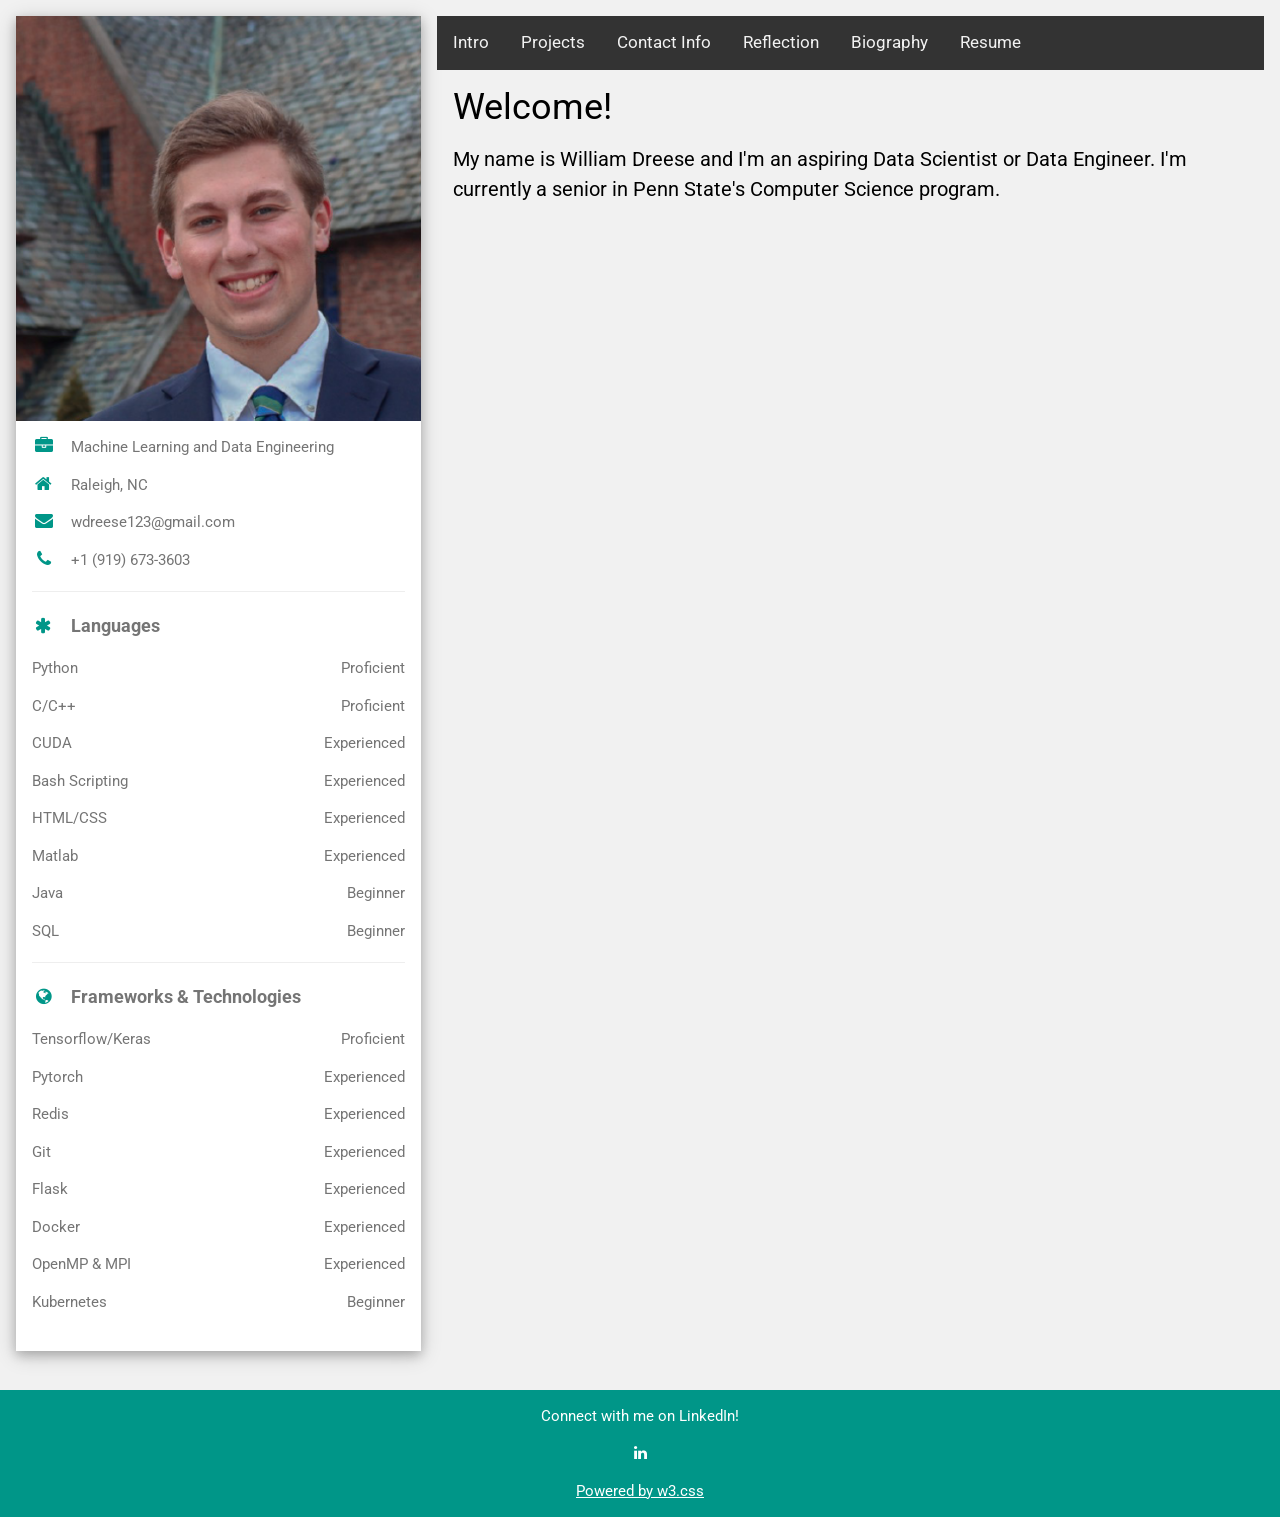
==== index.html @ 8479b344 "more" ====
<!DOCTYPE html>
<html>
<title>William Dreese Portfolio</title>
<meta charset="UTF-8">
<meta name="viewport" content="width=device-width, initial-scale=1">
<link rel="stylesheet" href="https://www.w3schools.com/w3css/4/w3.css">
<link rel='stylesheet' href='https://fonts.googleapis.com/css?family=Roboto'>
<link rel="stylesheet" href="https://cdnjs.cloudflare.com/ajax/libs/font-awesome/4.7.0/css/font-awesome.min.css">
<style>
	html,body,h1,h2,h3,h4,h5,h6 {font-family: "Roboto", sans-serif}
	.topnav {background-color: #333; overflow: hidden;}
	.topnav a {float: left; color: #f2f2f2; text-align: center; padding: 14px 16px; text-decoration: none; font-size: 17px;}
	.topnav a:hover {background-color: #ddd; color: black;}
	.topnav a.active {background-color: #4CAF50; color: white;}
</style>
<body class="w3-light-grey">

<!-- Page Container -->
<div class="w3-content w3-margin-top" style="max-width:1400px;">

  <!-- The Grid -->
  <div class="w3-row-padding">
  
    <!-- Left Column -->
    <div class="w3-third">
    
      <div class="w3-white w3-text-grey w3-card-4">
        <div class="w3-display-container">
          <img src="/images/headshot.png" style="width:100%" alt="Avatar">
        </div>
        <div class="w3-container">
          <p><i class="fa fa-briefcase fa-fw w3-margin-right w3-large w3-text-teal"></i>Machine Learning and Data Engineering</p>
          <p><i class="fa fa-home fa-fw w3-margin-right w3-large w3-text-teal"></i>Raleigh, NC</p>
          <p><i class="fa fa-envelope fa-fw w3-margin-right w3-large w3-text-teal"></i>wdreese123@gmail.com</p>
          <p><i class="fa fa-phone fa-fw w3-margin-right w3-large w3-text-teal"></i>+1 (919) 673-3603</p>
          <hr>

          <p class="w3-large"><b><i class="fa fa-asterisk fa-fw w3-margin-right w3-text-teal"></i>Languages</b></p>
          <p style="text-align:left;">Python<span style="float:right;">Proficient</p>
          <p style="text-align:left;">C/C++<span style="float:right;">Proficient</p>
          <p style="text-align:left;">CUDA<span style="float:right;">Experienced</p>
          <p style="text-align:left;">Bash Scripting<span style="float:right;">Experienced</p>
          <p style="text-align:left;">HTML/CSS<span style="float:right;">Experienced</p>
          <p style="text-align:left;">Matlab<span style="float:right;">Experienced</p>
          <p style="text-align:left;">Java<span style="float:right;">Beginner</p>
          <p style="text-align:left;">SQL<span style="float:right;">Beginner</p>
          <hr>

          <p class="w3-large w3-text-theme"><b><i class="fa fa-globe fa-fw w3-margin-right w3-text-teal"></i>Frameworks & Technologies</b></p>
          <p style="text-align:left;">Tensorflow/Keras<span style="float:right;">Proficient</p>
          <p style="text-align:left;">Pytorch<span style="float:right;">Experienced</p>
          <p style="text-align:left;">Redis<span style="float:right;">Experienced</p>
          <p style="text-align:left;">Git<span style="float:right;">Experienced</p>
          <p style="text-align:left;">Flask<span style="float:right;">Experienced</p>
          <p style="text-align:left;">Docker<span style="float:right;">Experienced</p>
          <p style="text-align:left;">OpenMP & MPI<span style="float:right;">Experienced</p>
          <p style="text-align:left;">Kubernetes<span style="float:right;">Beginner</p>
          <br>
        </div>
      </div><br>

    <!-- End Left Column -->
    </div>

    <!-- Right Column -->
    <div class="w3-twothird">
			<div class="topnav">
				<a href='index.html'>Intro</a>
				<a href='projects.html'>Projects</a>
				<a href='contact.html'>Contact Info</a>
				<a href='reflection.html'>Reflection</a>
				<a href='bio.html'>Biography</a>
				<a href='resume.html'>Resume</a>
			</div>
			<div class="w3-container">
				<h1>Welcome!</h1>
				<h4>My name is William Dreese and I'm an aspiring Data Scientist or Data Engineer. I'm currently a senior in Penn State's Computer Science program.</h4>
			</div>
    </div>
    
  <!-- End Grid -->
  </div>
  
  <!-- End Page Container -->
</div>

<footer class="w3-container w3-teal w3-center w3-margin-top">
  <p>Connect with me on LinkedIn!</p>
  <i class="fa fa-linkedin w3-hover-opacity"><a href="https://www.linkedin.com/in/william-d-213254105/"></i>
  <p>Powered by <a href="https://www.w3schools.com/w3css/default.asp" target="_blank">w3.css</a></p>
</footer>

</body>
</html>
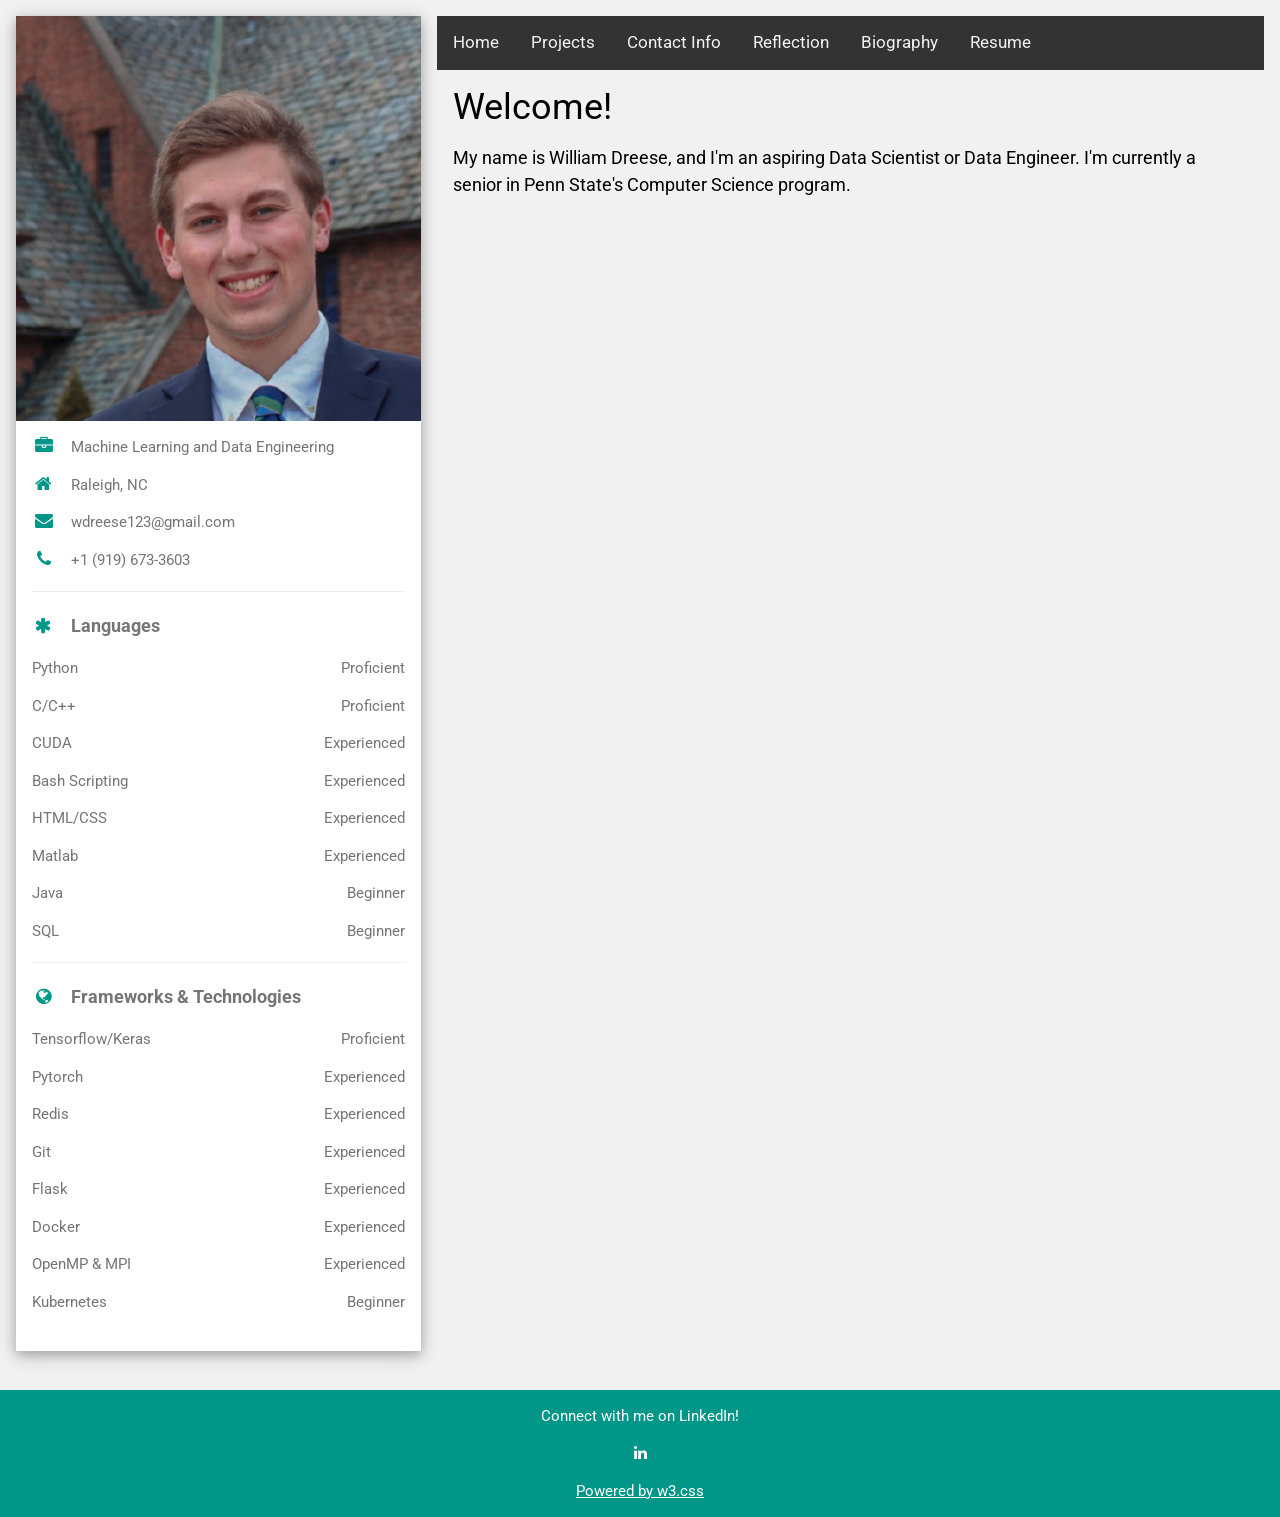
==== commit 109339ca: "new" ====
--- a/index.html
+++ b/index.html
@@ -65,7 +65,7 @@
     <!-- Right Column -->
     <div class="w3-twothird">
 			<div class="topnav">
-				<a href='index.html'>Intro</a>
+				<a href='index.html'>Home</a>
 				<a href='projects.html'>Projects</a>
 				<a href='contact.html'>Contact Info</a>
 				<a href='reflection.html'>Reflection</a>
@@ -74,7 +74,7 @@
 			</div>
 			<div class="w3-container">
 				<h1>Welcome!</h1>
-				<h4>My name is William Dreese and I'm an aspiring Data Scientist or Data Engineer. I'm currently a senior in Penn State's Computer Science program.</h4>
+				<h5>My name is William Dreese, and I'm an aspiring Data Scientist or Data Engineer. I'm currently a senior in Penn State's Computer Science program.</h5>
 			</div>
     </div>
     
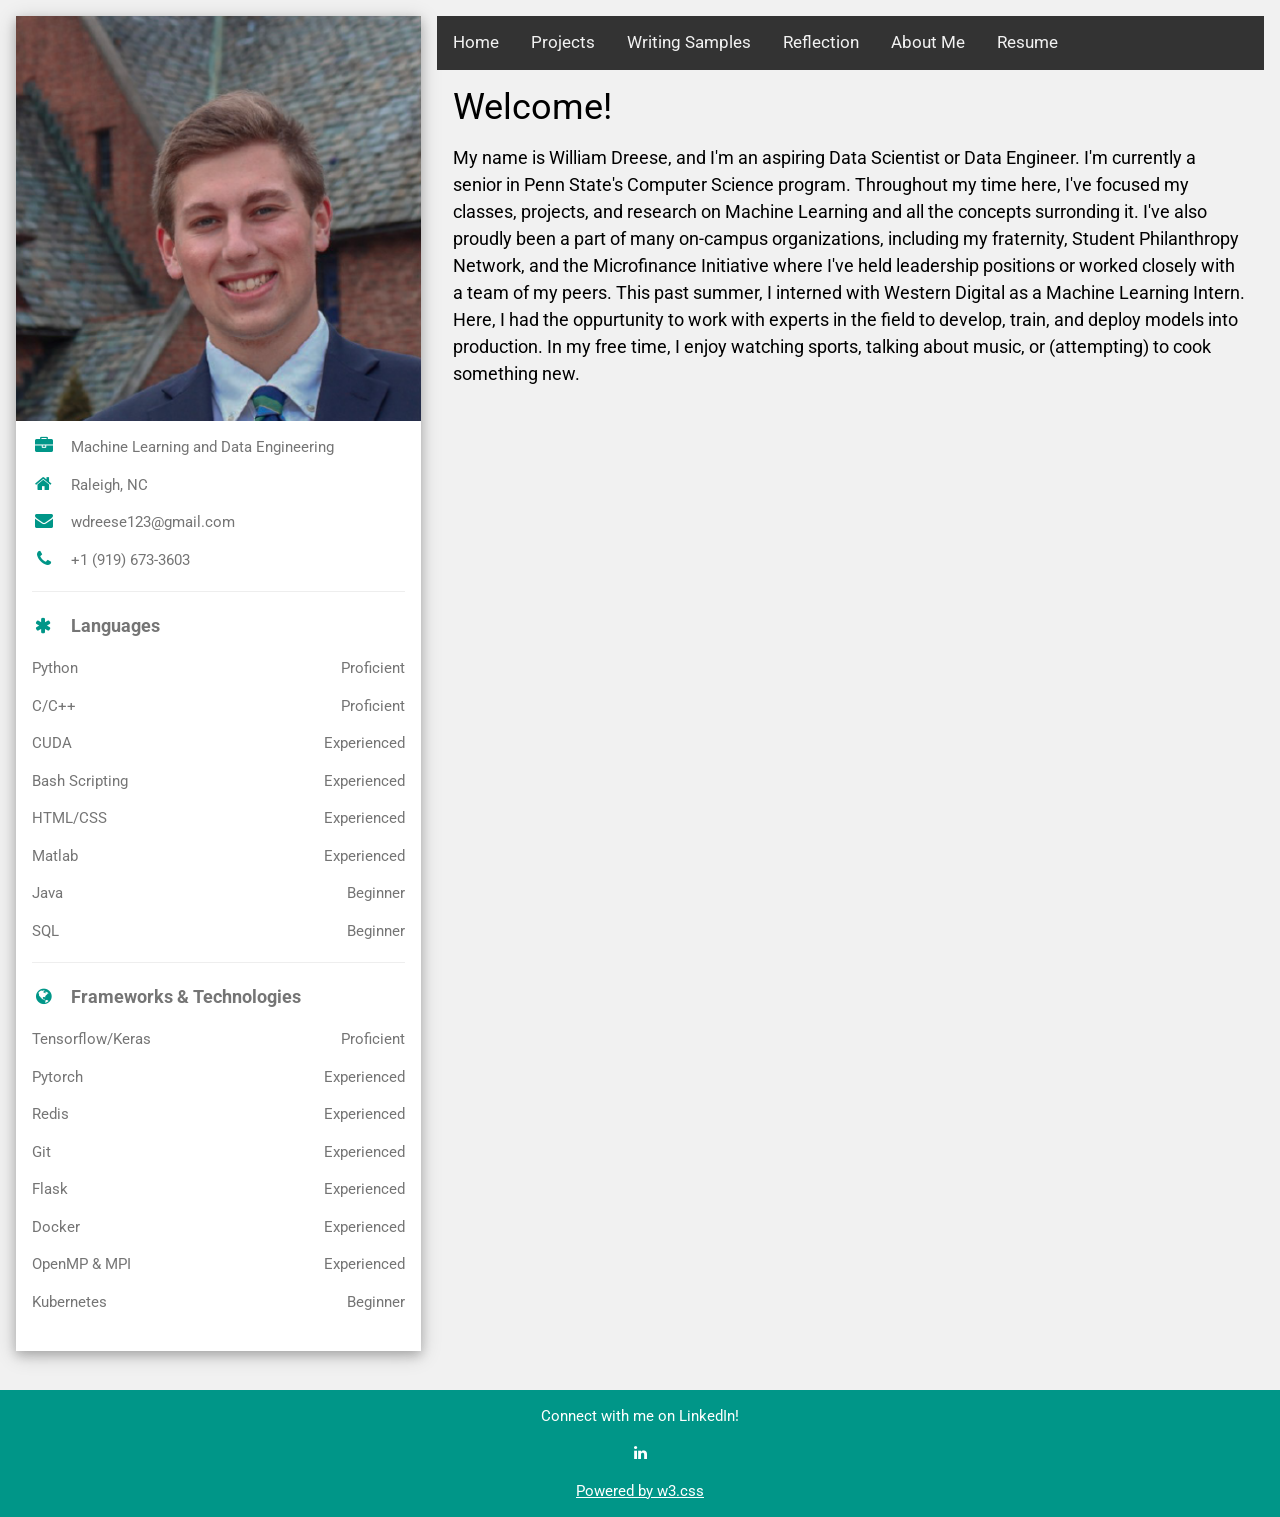
==== commit 89df05a9: "more" ====
--- a/index.html
+++ b/index.html
@@ -67,14 +67,14 @@
 			<div class="topnav">
 				<a href='index.html'>Home</a>
 				<a href='projects.html'>Projects</a>
-				<a href='contact.html'>Contact Info</a>
+				<a href='contact.html'>Writing Samples</a>
 				<a href='reflection.html'>Reflection</a>
-				<a href='bio.html'>Biography</a>
+				<a href='bio.html'>About Me</a>
 				<a href='resume.html'>Resume</a>
 			</div>
 			<div class="w3-container">
 				<h1>Welcome!</h1>
-				<h5>My name is William Dreese, and I'm an aspiring Data Scientist or Data Engineer. I'm currently a senior in Penn State's Computer Science program.</h5>
+				<h5>My name is William Dreese, and I'm an aspiring Data Scientist or Data Engineer. I'm currently a senior in Penn State's Computer Science program. Throughout my time here, I've focused my classes, projects, and research on Machine Learning and all the concepts surronding it. I've also proudly been a part of many on-campus organizations, including my fraternity, Student Philanthropy Network, and the Microfinance Initiative where I've held leadership positions or worked closely with a team of my peers. This past summer, I interned with Western Digital as a Machine Learning Intern. Here, I had the oppurtunity to work with experts in the field to develop, train, and deploy models into production. In my free time, I enjoy watching sports, talking about music, or (attempting) to cook something new. </h5> 
 			</div>
     </div>
     
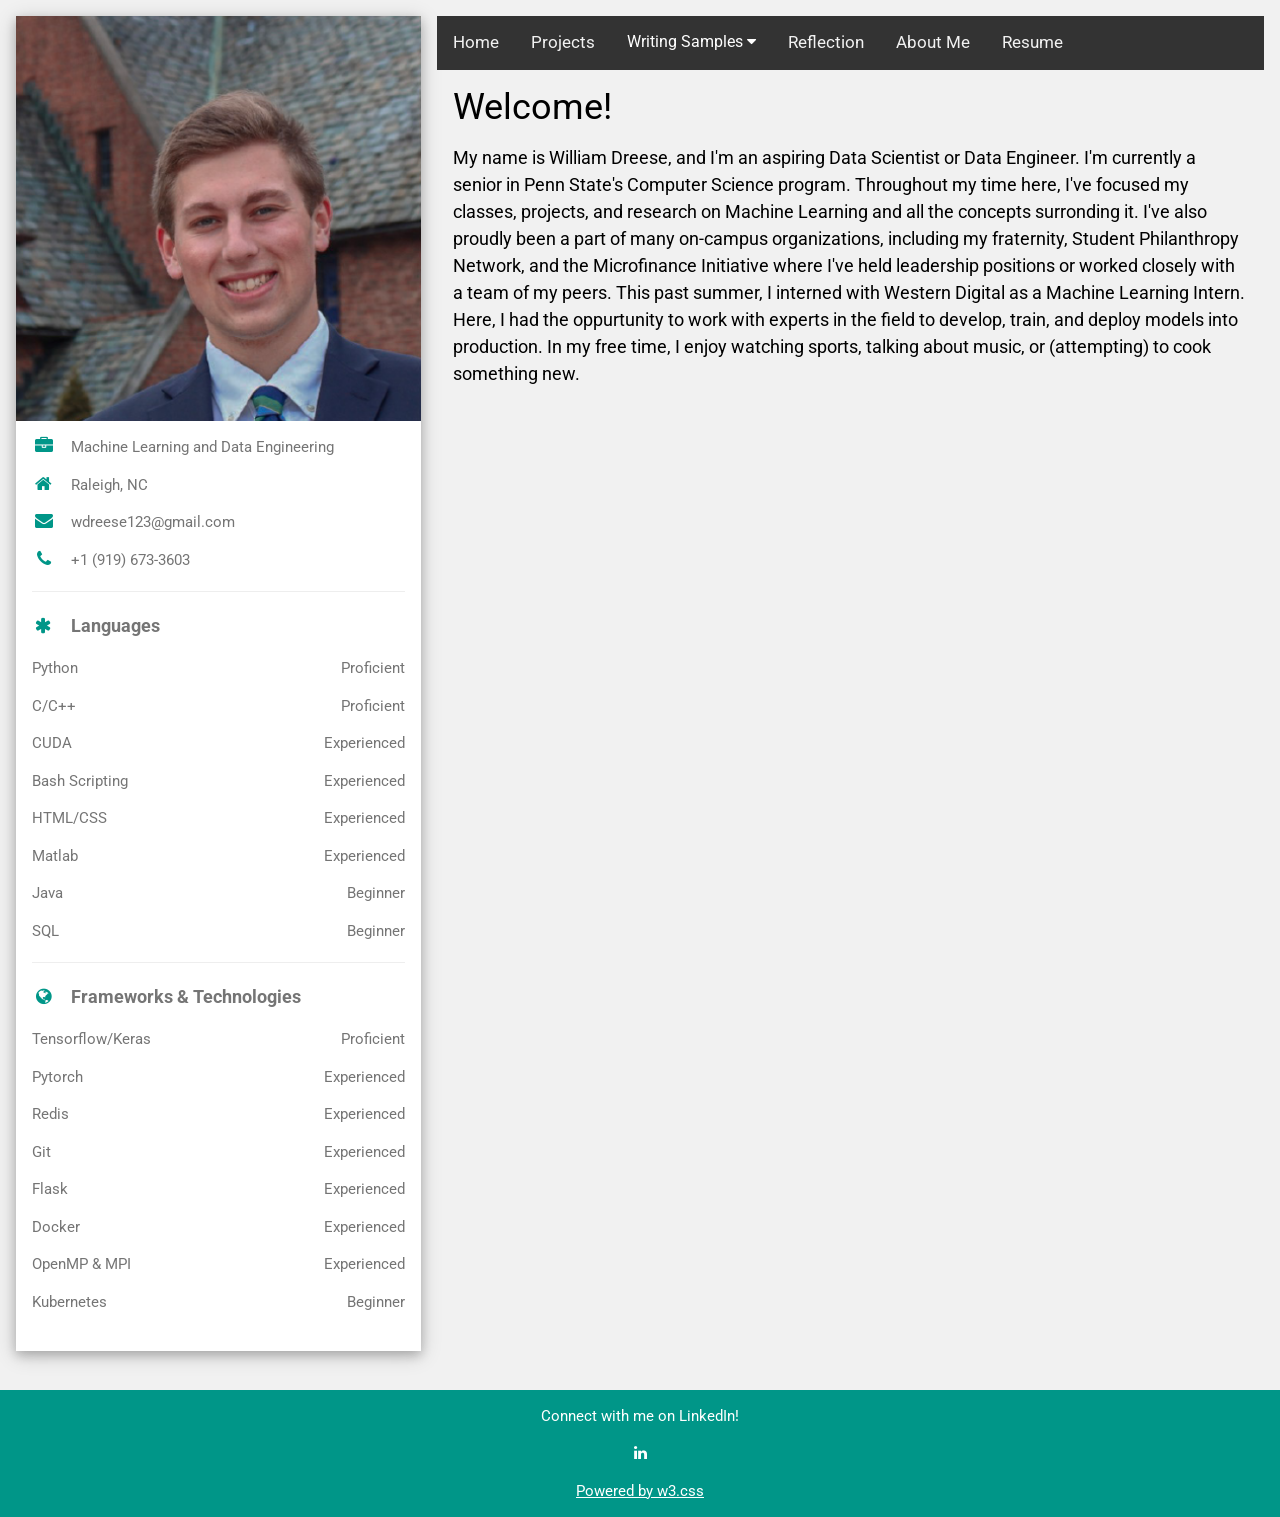
==== commit 54c5e890: "tab-update" ====
--- a/index.html
+++ b/index.html
@@ -12,6 +12,51 @@
 	.topnav a {float: left; color: #f2f2f2; text-align: center; padding: 14px 16px; text-decoration: none; font-size: 17px;}
 	.topnav a:hover {background-color: #ddd; color: black;}
 	.topnav a.active {background-color: #4CAF50; color: white;}
+  .dropdown {
+  float: left;
+  overflow: hidden; }
+  
+  .dropdown .dropbtn {
+  cursor: pointer;
+  font-size: 16px;
+  border: none;
+  outline: none;
+  color: white;
+  padding: 14px 16px;
+  background-color: inherit;
+  font-family: inherit;
+  margin: 0;
+  }
+
+  .navbar a:hover, .dropdown:hover .dropbtn, .dropbtn:focus {
+    background-color: red;
+  }
+
+.dropdown-content {
+  display: none;
+  position: absolute;
+  background-color: #f9f9f9;
+  min-width: 160px;
+  box-shadow: 0px 8px 16px 0px rgba(0,0,0,0.2);
+  z-index: 1;
+}
+
+.dropdown-content a {
+  float: none;
+  color: black;
+  padding: 12px 16px;
+  text-decoration: none;
+  display: block;
+  text-align: left;
+}
+
+.dropdown-content a:hover {
+  background-color: #ddd;
+}
+
+.show {
+  display: block;
+}
 </style>
 <body class="w3-light-grey">
 
@@ -67,7 +112,15 @@
 			<div class="topnav">
 				<a href='index.html'>Home</a>
 				<a href='projects.html'>Projects</a>
-				<a href='contact.html'>Writing Samples</a>
+        <div class="dropdown">
+          <button class="dropbtn" onclick="myFunction()">
+            Writing Samples <i class="fa fa-caret-down"></i></button>
+          <div class="dropdown-content" id="myDropdown">
+            <a href='sample1.html'>Sample 1</a>
+            <a href='sample2.html'>Sample 2</a>
+            <a href='sample3.html'>Sample 3</a>
+          </div>
+        </div>
 				<a href='reflection.html'>Reflection</a>
 				<a href='bio.html'>About Me</a>
 				<a href='resume.html'>Resume</a>
@@ -90,5 +143,21 @@
   <p>Powered by <a href="https://www.w3schools.com/w3css/default.asp" target="_blank">w3.css</a></p>
 </footer>
 
+<script>
+function myFunction() {
+  document.getElementById("myDropdown").classList.toggle("show");
+}
+
+// Close the dropdown if the user clicks outside of it
+window.onclick = function(e) {
+  if (!e.target.matches('.dropbtn')) {
+  var myDropdown = document.getElementById("myDropdown");
+    if (myDropdown.classList.contains('show')) {
+      myDropdown.classList.remove('show');
+    }
+  }
+}
+</script>
+
 </body>
 </html>
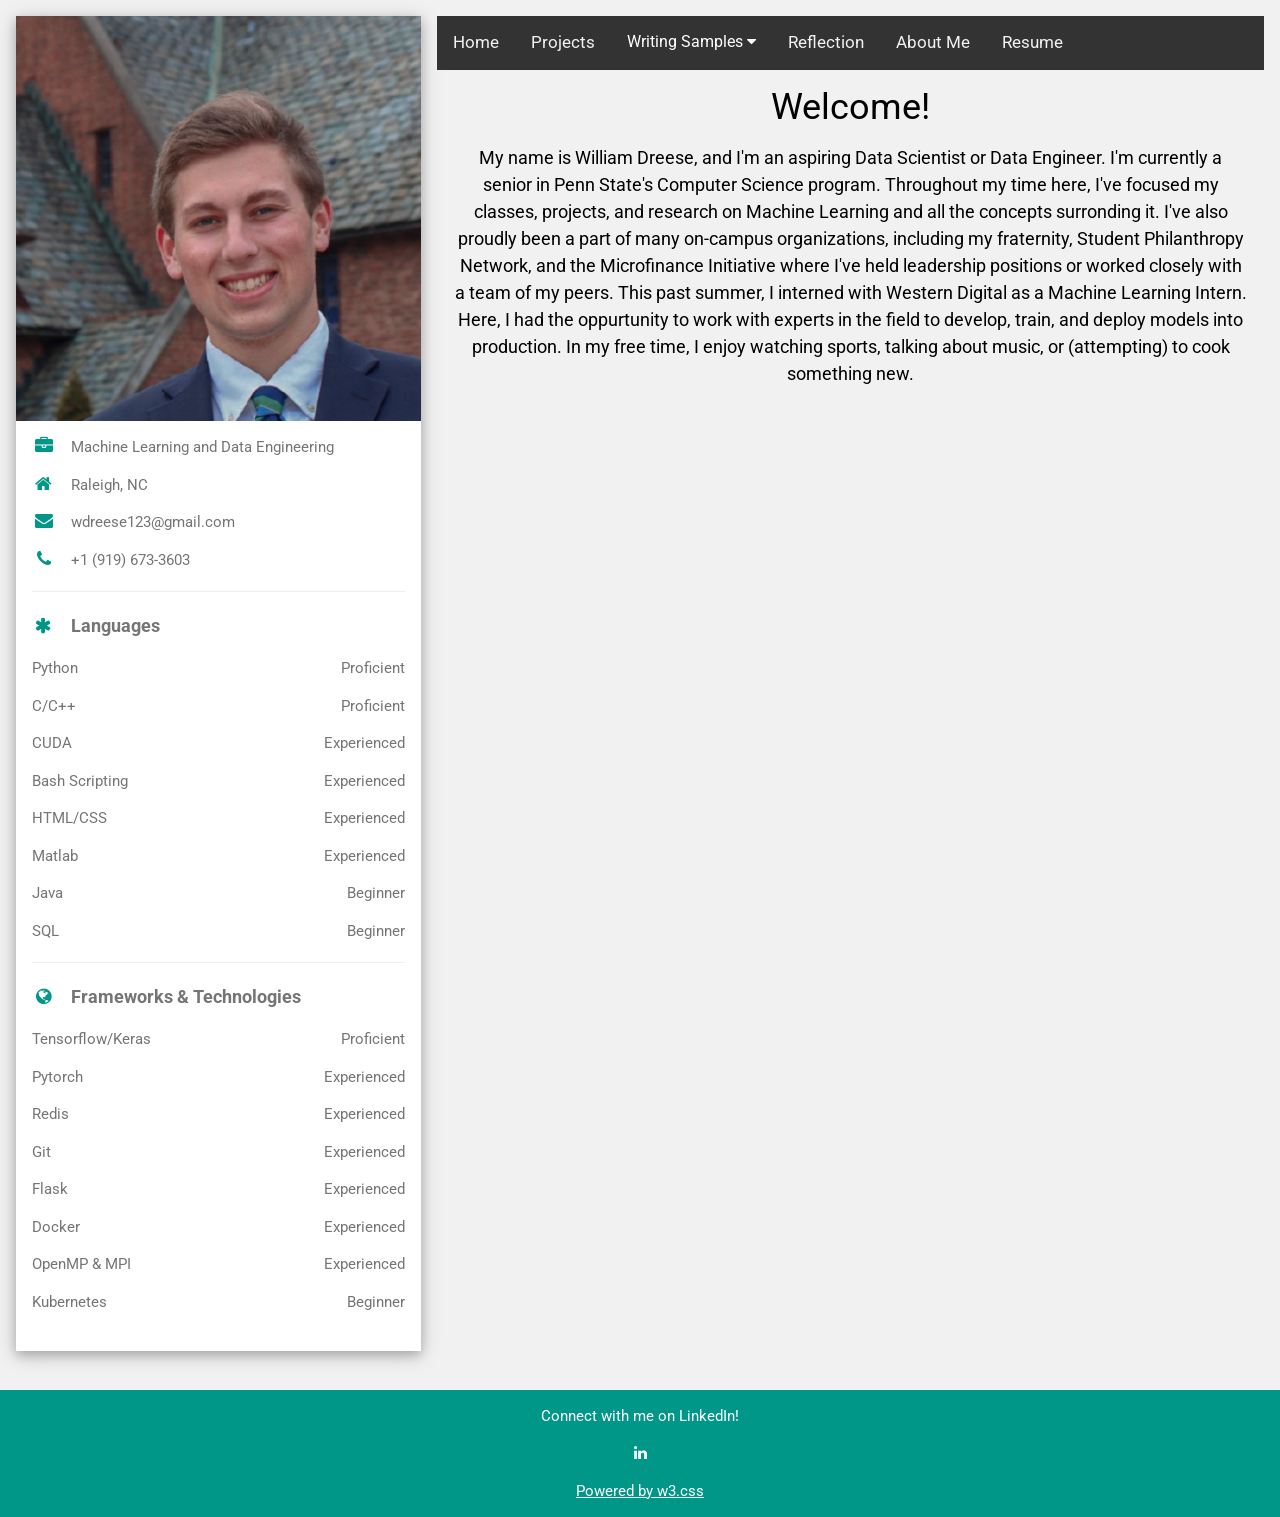
==== commit ae2f2894: "formatting" ====
--- a/index.html
+++ b/index.html
@@ -125,7 +125,7 @@
 				<a href='bio.html'>About Me</a>
 				<a href='resume.html'>Resume</a>
 			</div>
-			<div class="w3-container">
+			<div class="w3-container" style="text-align:center">
 				<h1>Welcome!</h1>
 				<h5>My name is William Dreese, and I'm an aspiring Data Scientist or Data Engineer. I'm currently a senior in Penn State's Computer Science program. Throughout my time here, I've focused my classes, projects, and research on Machine Learning and all the concepts surronding it. I've also proudly been a part of many on-campus organizations, including my fraternity, Student Philanthropy Network, and the Microfinance Initiative where I've held leadership positions or worked closely with a team of my peers. This past summer, I interned with Western Digital as a Machine Learning Intern. Here, I had the oppurtunity to work with experts in the field to develop, train, and deploy models into production. In my free time, I enjoy watching sports, talking about music, or (attempting) to cook something new. </h5> 
 			</div>
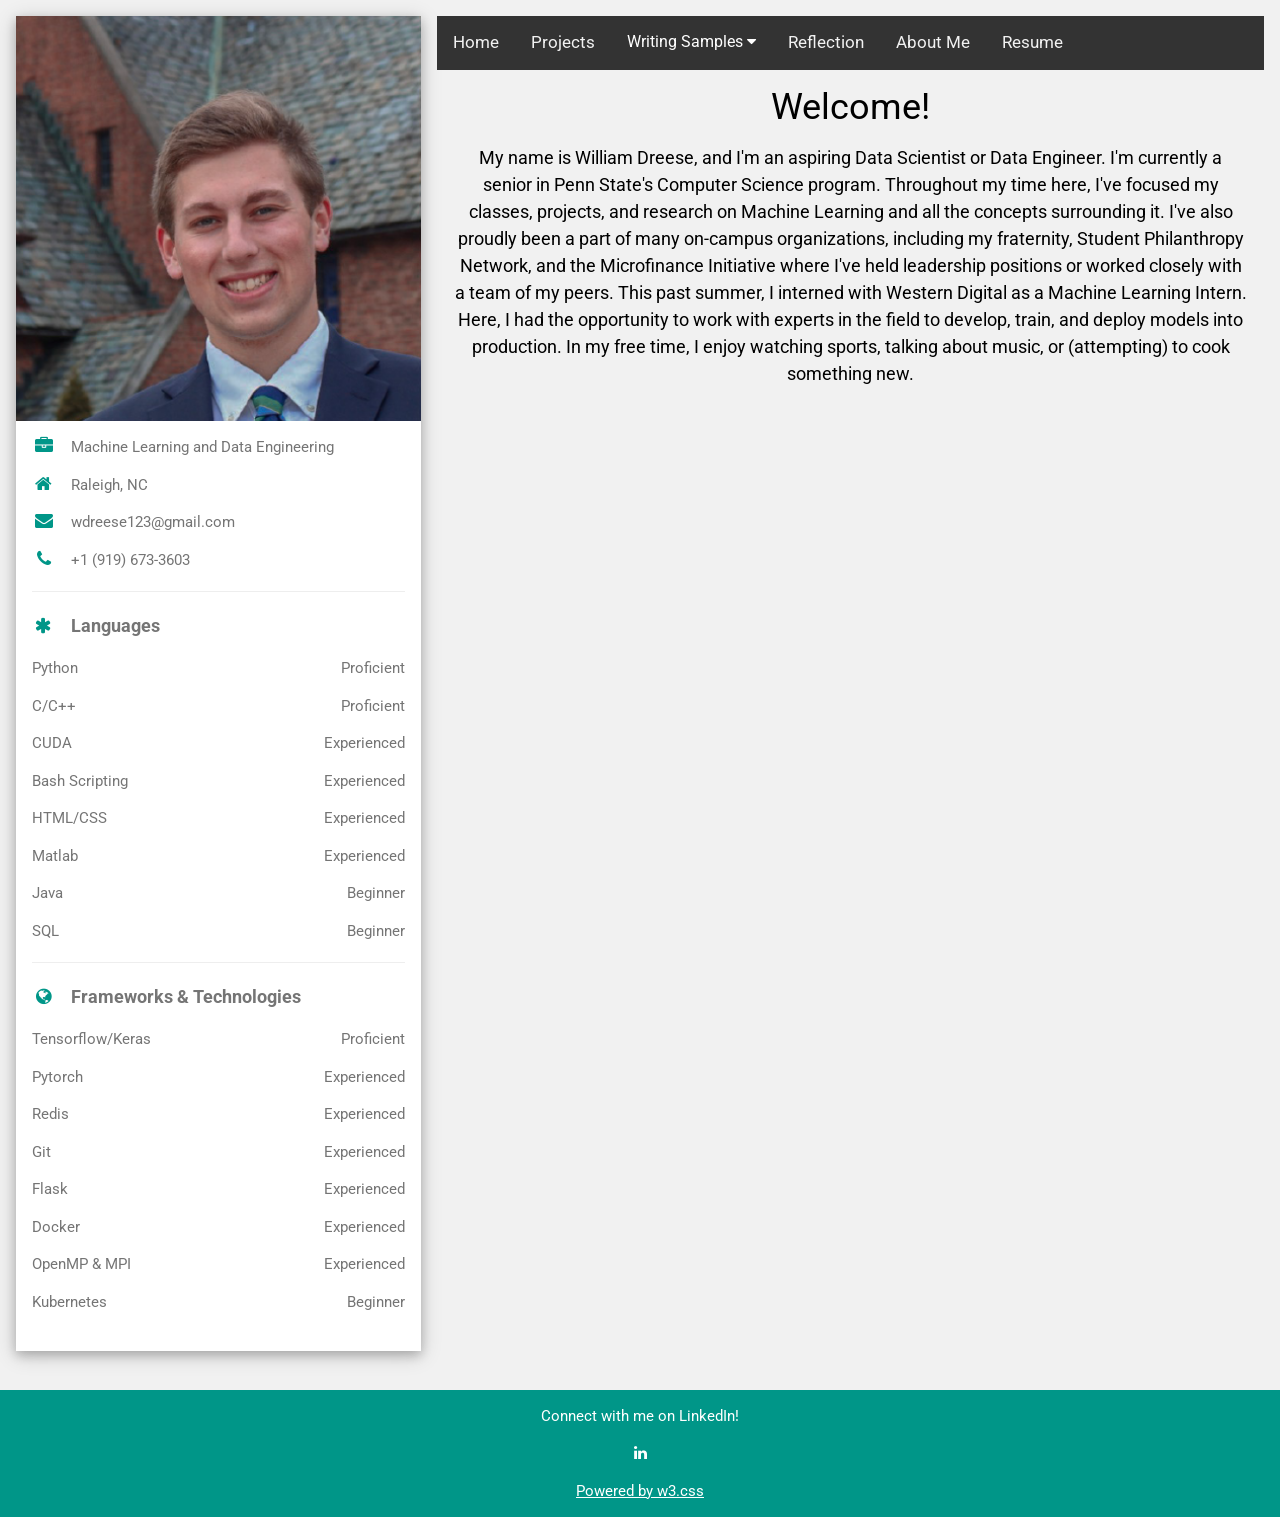
==== commit df478ba1: "final" ====
--- a/index.html
+++ b/index.html
@@ -127,7 +127,7 @@
 			</div>
 			<div class="w3-container" style="text-align:center">
 				<h1>Welcome!</h1>
-				<h5>My name is William Dreese, and I'm an aspiring Data Scientist or Data Engineer. I'm currently a senior in Penn State's Computer Science program. Throughout my time here, I've focused my classes, projects, and research on Machine Learning and all the concepts surronding it. I've also proudly been a part of many on-campus organizations, including my fraternity, Student Philanthropy Network, and the Microfinance Initiative where I've held leadership positions or worked closely with a team of my peers. This past summer, I interned with Western Digital as a Machine Learning Intern. Here, I had the oppurtunity to work with experts in the field to develop, train, and deploy models into production. In my free time, I enjoy watching sports, talking about music, or (attempting) to cook something new. </h5> 
+				<h5>My name is William Dreese, and I'm an aspiring Data Scientist or Data Engineer. I'm currently a senior in Penn State's Computer Science program. Throughout my time here, I've focused my classes, projects, and research on Machine Learning and all the concepts surrounding it. I've also proudly been a part of many on-campus organizations, including my fraternity, Student Philanthropy Network, and the Microfinance Initiative where I've held leadership positions or worked closely with a team of my peers. This past summer, I interned with Western Digital as a Machine Learning Intern. Here, I had the opportunity to work with experts in the field to develop, train, and deploy models into production. In my free time, I enjoy watching sports, talking about music, or (attempting) to cook something new. </h5> 
 			</div>
     </div>
     
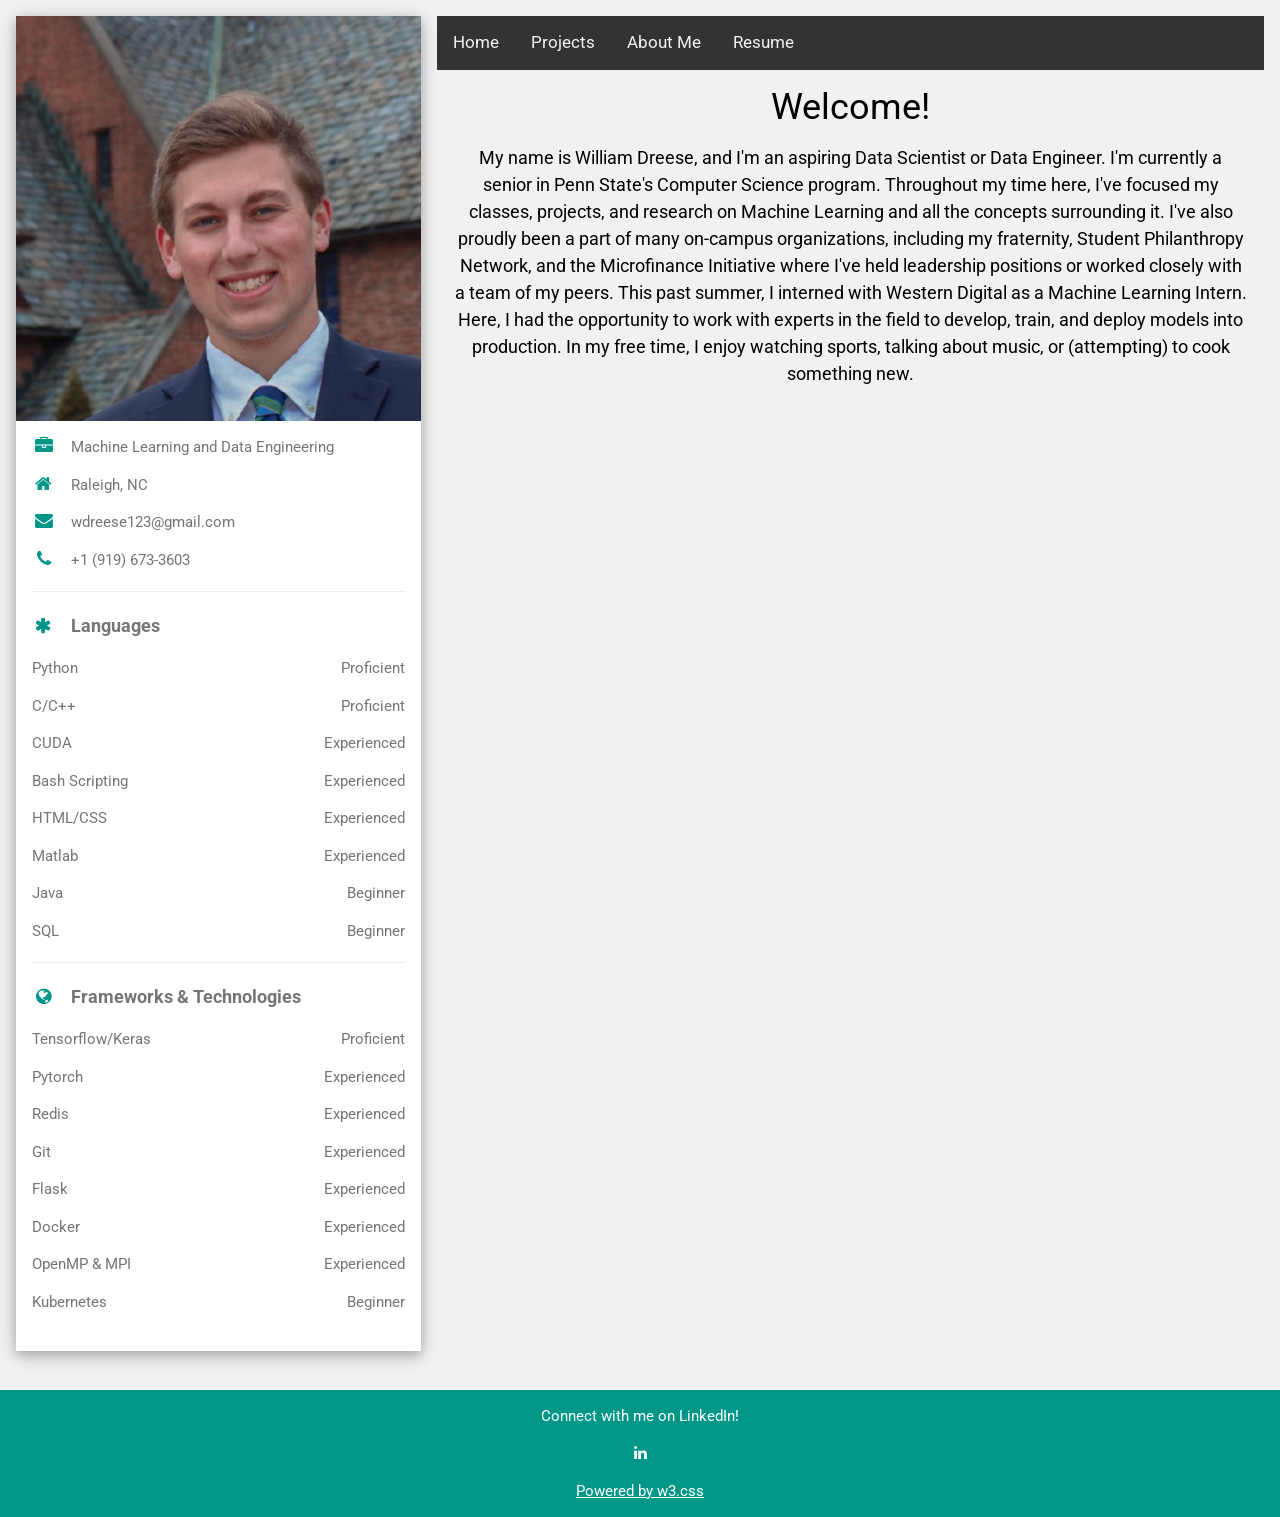
==== commit a644bfe5: "personal-updates" ====
--- a/index.html
+++ b/index.html
@@ -112,6 +112,7 @@
 			<div class="topnav">
 				<a href='index.html'>Home</a>
 				<a href='projects.html'>Projects</a>
+        <!--
         <div class="dropdown">
           <button class="dropbtn" onclick="myFunction()">
             Writing Samples <i class="fa fa-caret-down"></i></button>
@@ -121,7 +122,7 @@
             <a href='sample3.html'>Sample 3</a>
           </div>
         </div>
-				<a href='reflection.html'>Reflection</a>
+				<a href='reflection.html'>Reflection</a> -->
 				<a href='bio.html'>About Me</a>
 				<a href='resume.html'>Resume</a>
 			</div>
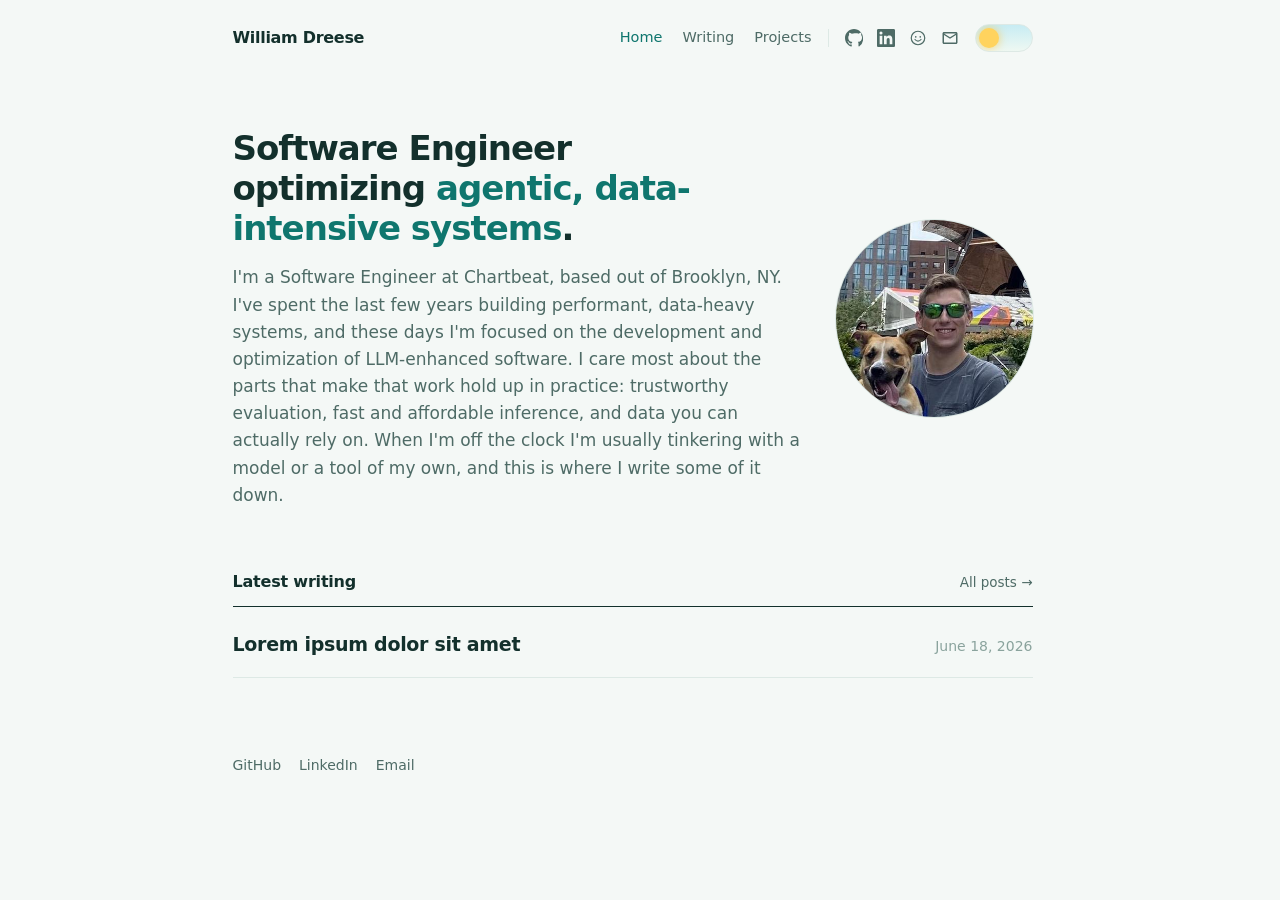
==== commit 0456b1a6: "Trim mock posts, add atom favicon, dots in tab titles Remove the two realistic-looking mock posts (k" ====
--- a/index.html
+++ b/index.html
@@ -1,164 +1,65 @@
 <!DOCTYPE html>
-<html>
-<title>William Dreese Portfolio</title>
+<html lang="en">
+<head>
 <meta charset="UTF-8">
 <meta name="viewport" content="width=device-width, initial-scale=1">
-<link rel="stylesheet" href="https://www.w3schools.com/w3css/4/w3.css">
-<link rel='stylesheet' href='https://fonts.googleapis.com/css?family=Roboto'>
-<link rel="stylesheet" href="https://cdnjs.cloudflare.com/ajax/libs/font-awesome/4.7.0/css/font-awesome.min.css">
-<style>
-	html,body,h1,h2,h3,h4,h5,h6 {font-family: "Roboto", sans-serif}
-	.topnav {background-color: #333; overflow: hidden;}
-	.topnav a {float: left; color: #f2f2f2; text-align: center; padding: 14px 16px; text-decoration: none; font-size: 17px;}
-	.topnav a:hover {background-color: #ddd; color: black;}
-	.topnav a.active {background-color: #4CAF50; color: white;}
-  .dropdown {
-  float: left;
-  overflow: hidden; }
-  
-  .dropdown .dropbtn {
-  cursor: pointer;
-  font-size: 16px;
-  border: none;
-  outline: none;
-  color: white;
-  padding: 14px 16px;
-  background-color: inherit;
-  font-family: inherit;
-  margin: 0;
-  }
+<title>William Dreese</title>
+<meta name="description" content="William Dreese — software engineer (ML) at Chartbeat. Agentic & LLM systems, evaluation, high-throughput data. Writing and projects.">
+<script>(function(){try{var t=localStorage.getItem('theme')||(matchMedia('(prefers-color-scheme: dark)').matches?'dark':'light');document.documentElement.setAttribute('data-theme',t);}catch(e){}})();</script>
+<link rel="stylesheet" href="style.css">
+  <link rel="icon" href="/favicon.svg" type="image/svg+xml">
+</head>
+<body>
+<div class="wrap">
 
-  .navbar a:hover, .dropdown:hover .dropbtn, .dropbtn:focus {
-    background-color: red;
-  }
+  <header class="masthead">
+    <a href="index.html" class="word">William Dreese</a>
+    <div class="menu">
+      <nav>
+        <a href="index.html" class="on">Home</a>
+        <a href="blog.html">Writing</a>
+        <a href="projects.html">Projects</a>
+      </nav>
+      <span class="sep" aria-hidden="true"></span>
+      <div class="icons">
+        <a href="https://github.com/dreeseaw" target="_blank" rel="noopener" aria-label="GitHub"><svg viewBox="0 0 16 16" fill="currentColor" aria-hidden="true"><path d="M8 0C3.58 0 0 3.58 0 8c0 3.54 2.29 6.53 5.47 7.59.4.07.55-.17.55-.38 0-.19-.01-.82-.01-1.49-2.01.37-2.53-.49-2.69-.94-.09-.23-.48-.94-.82-1.13-.28-.15-.68-.52-.01-.53.63-.01 1.08.58 1.23.82.72 1.21 1.87.87 2.33.66.07-.52.28-.87.51-1.07-1.78-.2-3.64-.89-3.64-3.95 0-.87.31-1.59.82-2.15-.08-.2-.36-1.02.08-2.12 0 0 .67-.21 2.2.82a7.6 7.6 0 014-.27c.68 0 1.36.09 2 .27 1.53-1.04 2.2-.82 2.2-.82.44 1.1.16 1.92.08 2.12.51.56.82 1.27.82 2.15 0 3.07-1.87 3.75-3.65 3.95.29.25.54.73.54 1.48 0 1.07-.01 1.93-.01 2.2 0 .21.15.46.55.38A8.01 8.01 0 0016 8c0-4.42-3.58-8-8-8z"/></svg></a>
+        <a href="https://www.linkedin.com/in/william-dreese" target="_blank" rel="noopener" aria-label="LinkedIn"><svg viewBox="0 0 24 24" fill="currentColor" aria-hidden="true"><path d="M20.45 20.45h-3.56v-5.57c0-1.33-.03-3.04-1.85-3.04-1.86 0-2.14 1.45-2.14 2.94v5.67H9.35V9h3.41v1.56h.05c.48-.9 1.64-1.85 3.37-1.85 3.6 0 4.27 2.37 4.27 5.46v6.28zM5.34 7.43a2.06 2.06 0 11-.01-4.13 2.06 2.06 0 01.01 4.13zM7.12 20.45H3.56V9h3.56v11.45zM22.22 0H1.77C.8 0 0 .78 0 1.73v20.54C0 23.22.8 24 1.77 24h20.45c.98 0 1.78-.78 1.78-1.73V1.73C24 .78 23.2 0 22.22 0z"/></svg></a>
+        <a href="https://huggingface.co/dreeseaw" target="_blank" rel="noopener" aria-label="Hugging Face"><svg viewBox="0 0 24 24" fill="none" stroke="currentColor" stroke-width="1.6" aria-hidden="true"><circle cx="12" cy="12" r="9"/><circle cx="9" cy="10.5" r="1.1" fill="currentColor" stroke="none"/><circle cx="15" cy="10.5" r="1.1" fill="currentColor" stroke="none"/><path d="M8 14c1 1.4 2.4 2.1 4 2.1s3-.7 4-2.1" stroke-linecap="round"/></svg></a>
+        <a href="mailto:wdreese123@gmail.com" aria-label="Email"><svg viewBox="0 0 24 24" fill="currentColor" aria-hidden="true"><path d="M22 6c0-1.1-.9-2-2-2H4c-1.1 0-2 .9-2 2v12c0 1.1.9 2 2 2h16c1.1 0 2-.9 2-2V6zm-2 0l-8 5L4 6h16zm0 12H4V8l8 5 8-5v10z"/></svg></a>
+      </div>
+      <button class="sky" type="button" role="switch" aria-label="Toggle dark mode" onclick="toggleTheme()"><span class="star s1"></span><span class="star s2"></span><span class="star s3"></span><span class="orb"></span></button>
+    </div>
+  </header>
 
-.dropdown-content {
-  display: none;
-  position: absolute;
-  background-color: #f9f9f9;
-  min-width: 160px;
-  box-shadow: 0px 8px 16px 0px rgba(0,0,0,0.2);
-  z-index: 1;
-}
+  <div class="hero">
+    <div class="hero-text">
+      <h1 class="statement">Software Engineer optimizing <em>agentic, data-intensive systems</em>.</h1>
+      <p class="sub">I'm a Software Engineer at Chartbeat, based out of Brooklyn, NY. I've spent the last few years
+      building performant, data-heavy systems, and these days I'm focused on the development and optimization of
+      LLM-enhanced software. I care most about the parts that make that work hold up in practice: trustworthy
+      evaluation, fast and affordable inference, and data you can actually rely on. When I'm off the clock I'm
+      usually tinkering with a model or a tool of my own, and this is where I write some of it down.</p>
+    </div>
+    <img class="face" src="images/gh-avatar.jpg" alt="William Dreese">
+  </div>
 
-.dropdown-content a {
-  float: none;
-  color: black;
-  padding: 12px 16px;
-  text-decoration: none;
-  display: block;
-  text-align: left;
-}
+  <section class="block">
+    <div class="block-title"><h2>Latest writing</h2><a class="all" href="blog.html">All posts →</a></div>
+    <ul class="rows">
+      <li class="row">
+        <a class="t" href="posts/just-html.html">Lorem ipsum dolor sit amet</a>
+        <span class="date">June 18, 2026</span>
+      </li>
+    </ul>
+  </section>
 
-.dropdown-content a:hover {
-  background-color: #ddd;
-}
+  <footer>
+    <a href="https://github.com/dreeseaw" target="_blank" rel="noopener">GitHub</a>
+    <a href="https://www.linkedin.com/in/william-dreese" target="_blank" rel="noopener">LinkedIn</a>
+    <a href="mailto:wdreese123@gmail.com">Email</a>
+  </footer>
 
-.show {
-  display: block;
-}
-</style>
-<body class="w3-light-grey">
-
-<!-- Page Container -->
-<div class="w3-content w3-margin-top" style="max-width:1400px;">
-
-  <!-- The Grid -->
-  <div class="w3-row-padding">
-  
-    <!-- Left Column -->
-    <div class="w3-third">
-    
-      <div class="w3-white w3-text-grey w3-card-4">
-        <div class="w3-display-container">
-          <img src="/images/headshot.png" style="width:100%" alt="Avatar">
-        </div>
-        <div class="w3-container">
-          <p><i class="fa fa-briefcase fa-fw w3-margin-right w3-large w3-text-teal"></i>Machine Learning and Data Engineering</p>
-          <p><i class="fa fa-home fa-fw w3-margin-right w3-large w3-text-teal"></i>Raleigh, NC</p>
-          <p><i class="fa fa-envelope fa-fw w3-margin-right w3-large w3-text-teal"></i>wdreese123@gmail.com</p>
-          <p><i class="fa fa-phone fa-fw w3-margin-right w3-large w3-text-teal"></i>+1 (919) 673-3603</p>
-          <hr>
-
-          <p class="w3-large"><b><i class="fa fa-asterisk fa-fw w3-margin-right w3-text-teal"></i>Languages</b></p>
-          <p style="text-align:left;">Python<span style="float:right;">Proficient</p>
-          <p style="text-align:left;">C/C++<span style="float:right;">Proficient</p>
-          <p style="text-align:left;">CUDA<span style="float:right;">Experienced</p>
-          <p style="text-align:left;">Bash Scripting<span style="float:right;">Experienced</p>
-          <p style="text-align:left;">HTML/CSS<span style="float:right;">Experienced</p>
-          <p style="text-align:left;">Matlab<span style="float:right;">Experienced</p>
-          <p style="text-align:left;">Java<span style="float:right;">Beginner</p>
-          <p style="text-align:left;">SQL<span style="float:right;">Beginner</p>
-          <hr>
-
-          <p class="w3-large w3-text-theme"><b><i class="fa fa-globe fa-fw w3-margin-right w3-text-teal"></i>Frameworks & Technologies</b></p>
-          <p style="text-align:left;">Tensorflow/Keras<span style="float:right;">Proficient</p>
-          <p style="text-align:left;">Pytorch<span style="float:right;">Experienced</p>
-          <p style="text-align:left;">Redis<span style="float:right;">Experienced</p>
-          <p style="text-align:left;">Git<span style="float:right;">Experienced</p>
-          <p style="text-align:left;">Flask<span style="float:right;">Experienced</p>
-          <p style="text-align:left;">Docker<span style="float:right;">Experienced</p>
-          <p style="text-align:left;">OpenMP & MPI<span style="float:right;">Experienced</p>
-          <p style="text-align:left;">Kubernetes<span style="float:right;">Beginner</p>
-          <br>
-        </div>
-      </div><br>
-
-    <!-- End Left Column -->
-    </div>
-
-    <!-- Right Column -->
-    <div class="w3-twothird">
-			<div class="topnav">
-				<a href='index.html'>Home</a>
-				<a href='projects.html'>Projects</a>
-        <!--
-        <div class="dropdown">
-          <button class="dropbtn" onclick="myFunction()">
-            Writing Samples <i class="fa fa-caret-down"></i></button>
-          <div class="dropdown-content" id="myDropdown">
-            <a href='sample1.html'>Sample 1</a>
-            <a href='sample2.html'>Sample 2</a>
-            <a href='sample3.html'>Sample 3</a>
-          </div>
-        </div>
-				<a href='reflection.html'>Reflection</a> -->
-				<a href='bio.html'>About Me</a>
-				<a href='resume.html'>Resume</a>
-			</div>
-			<div class="w3-container" style="text-align:center">
-				<h1>Welcome!</h1>
-				<h5>My name is William Dreese, and I'm an aspiring Data Scientist or Data Engineer. I'm currently a senior in Penn State's Computer Science program. Throughout my time here, I've focused my classes, projects, and research on Machine Learning and all the concepts surrounding it. I've also proudly been a part of many on-campus organizations, including my fraternity, Student Philanthropy Network, and the Microfinance Initiative where I've held leadership positions or worked closely with a team of my peers. This past summer, I interned with Western Digital as a Machine Learning Intern. Here, I had the opportunity to work with experts in the field to develop, train, and deploy models into production. In my free time, I enjoy watching sports, talking about music, or (attempting) to cook something new. </h5> 
-			</div>
-    </div>
-    
-  <!-- End Grid -->
-  </div>
-  
-  <!-- End Page Container -->
 </div>
-
-<footer class="w3-container w3-teal w3-center w3-margin-top">
-  <p>Connect with me on LinkedIn!</p>
-  <i class="fa fa-linkedin w3-hover-opacity"><a href="https://www.linkedin.com/in/william-d-213254105/"></i>
-  <p>Powered by <a href="https://www.w3schools.com/w3css/default.asp" target="_blank">w3.css</a></p>
-</footer>
-
-<script>
-function myFunction() {
-  document.getElementById("myDropdown").classList.toggle("show");
-}
-
-// Close the dropdown if the user clicks outside of it
-window.onclick = function(e) {
-  if (!e.target.matches('.dropbtn')) {
-  var myDropdown = document.getElementById("myDropdown");
-    if (myDropdown.classList.contains('show')) {
-      myDropdown.classList.remove('show');
-    }
-  }
-}
-</script>
-
+<script>function toggleTheme(){var h=document.documentElement;var t=h.getAttribute('data-theme')==='dark'?'light':'dark';h.setAttribute('data-theme',t);try{localStorage.setItem('theme',t);}catch(e){}}</script>
 </body>
 </html>
--- a/style.css
+++ b/style.css
@@ -0,0 +1,164 @@
+:root {
+  --bg: #f4f8f6;
+  --surface: #ffffff;
+  --fg: #13302c;
+  --muted: #4e6b66;
+  --dim: #8aa39d;
+  --line: #dde9e5;
+  --accent: #0f766e;
+  --pill-bg: #dcefe9;
+  --pill-fg: #0b5e57;
+  --maxw: 860px;
+}
+[data-theme="dark"] {
+  --bg: #0b1413;
+  --surface: #111d1b;
+  --fg: #e7f0ed;
+  --muted: #92aaa5;
+  --dim: #557069;
+  --line: #1d2c29;
+  --accent: #5fd0c0;
+  --pill-bg: #14302c;
+  --pill-fg: #88e0d2;
+}
+
+* { box-sizing: border-box; }
+html { color-scheme: light dark; scrollbar-gutter: stable; }
+
+body {
+  margin: 0;
+  background: var(--bg);
+  color: var(--fg);
+  font-family: system-ui, -apple-system, "Segoe UI", "Helvetica Neue", Arial, sans-serif;
+  font-size: 16px;
+  line-height: 1.6;
+  -webkit-font-smoothing: antialiased;
+  transition: background .25s ease, color .25s ease;
+}
+.wrap { max-width: var(--maxw); margin: 0 auto; padding: 0 30px 110px; }
+a { color: var(--fg); text-decoration: none; }
+
+/* masthead */
+.masthead { display: flex; flex-wrap: wrap; align-items: center; justify-content: space-between; gap: 12px 24px; padding: 24px 0 20px; }
+.word { font-size: 16px; font-weight: 700; letter-spacing: -0.3px; }
+.menu { display: flex; align-items: center; gap: 16px; flex-wrap: wrap; }
+.menu nav { display: flex; gap: 20px; }
+.menu nav a { color: var(--muted); font-size: 14.5px; }
+.menu nav a:hover, .menu nav a.on { color: var(--accent); }
+
+/* divider + social icons */
+.sep { width: 1px; height: 18px; background: var(--line); flex: none; }
+.icons { display: flex; align-items: center; gap: 14px; }
+.icons a { color: var(--muted); display: inline-flex; line-height: 0; transition: color .15s, transform .15s; }
+.icons a:hover { color: var(--accent); transform: translateY(-1px); }
+.icons svg { width: 18px; height: 18px; display: block; }
+
+/* day / night "sky" toggle */
+.sky { position: relative; width: 58px; height: 28px; flex: none; border-radius: 999px; border: 1px solid var(--line); cursor: pointer; padding: 0; overflow: hidden; background: linear-gradient(180deg, #c7ecf3, #eef8f2); transition: background .4s ease, border-color .4s ease; }
+.sky:hover { border-color: var(--accent); }
+[data-theme="dark"] .sky { background: linear-gradient(180deg, #102338, #0b1413); }
+.sky .orb { position: absolute; top: 3px; left: 3px; width: 20px; height: 20px; border-radius: 50%; background: #ffd35e; box-shadow: 0 0 10px rgba(255,196,60,.75); transition: transform .45s cubic-bezier(.34,1.56,.5,1), background .4s ease, box-shadow .4s ease; }
+[data-theme="dark"] .sky .orb { transform: translateX(30px); background: #e9eef7; box-shadow: inset -6px -2px 0 0 #c3ccdd; }
+.sky .star { position: absolute; width: 2px; height: 2px; border-radius: 50%; background: #fff; opacity: 0; transition: opacity .4s ease; }
+.sky .star.s1 { top: 7px; left: 10px; }
+.sky .star.s2 { top: 15px; left: 15px; }
+.sky .star.s3 { top: 6px; left: 18px; }
+[data-theme="dark"] .sky .star { opacity: .9; }
+@media (prefers-reduced-motion: reduce) { .sky .orb { transition: none; } }
+
+/* hero (home) */
+.hero { display: flex; align-items: center; gap: 34px; margin: 56px 0 0; }
+.hero-text { flex: 1; min-width: 0; }
+.face { width: 197px; height: 197px; border-radius: 50%; object-fit: cover; flex: none; box-shadow: 0 0 0 1px var(--line); }
+
+/* statement */
+.statement { font-size: clamp(26px, 5.4vw, 34px); font-weight: 650; letter-spacing: -1px; line-height: 1.18; margin: 60px 0 18px; max-width: 20ch; }
+.hero .statement { margin: 0 0 16px; }
+.hero .sub { margin: 0; }
+.statement em { font-style: normal; color: var(--accent); }
+.sub { color: var(--muted); font-size: 17px; max-width: 58ch; margin: 0; }
+.lead { font-size: 18px; color: var(--muted); max-width: 60ch; margin: 22px 0 0; line-height: 1.6; }
+
+/* titled blocks */
+.block { margin-top: 60px; }
+.block-title { display: flex; align-items: baseline; justify-content: space-between; gap: 16px; border-bottom: 1px solid var(--fg); padding-bottom: 11px; margin-bottom: 4px; }
+.block-title h2 { font-size: 16px; font-weight: 650; letter-spacing: -0.2px; margin: 0; }
+.block-title .all { font-size: 13.5px; color: var(--muted); }
+.block-title .all:hover { color: var(--accent); }
+
+.rows { list-style: none; margin: 0; padding: 0; }
+.row { display: flex; align-items: baseline; justify-content: space-between; gap: 18px; padding: 18px 0; border-bottom: 1px solid var(--line); }
+.row .t { font-size: 19px; font-weight: 550; letter-spacing: -0.3px; transition: color .15s; }
+.row:hover .t { color: var(--accent); }
+.row .date { color: var(--dim); font-size: 14px; white-space: nowrap; flex: none; }
+
+/* project entries */
+.proj { padding: 22px 0; border-bottom: 1px solid var(--line); }
+.proj-head { display: flex; align-items: baseline; justify-content: space-between; gap: 16px; }
+.proj-head h3 { margin: 0; font-size: 18px; font-weight: 650; letter-spacing: -0.3px; }
+.proj .year { color: var(--dim); font-size: 13px; font-family: ui-monospace, Menlo, monospace; white-space: nowrap; flex: none; }
+.proj .role { color: var(--accent); font-size: 13.5px; margin: 4px 0 0; }
+.proj .meta { font-family: ui-monospace, Menlo, monospace; color: var(--dim); font-size: 13px; margin: 5px 0 12px; }
+.proj .meta a { color: var(--accent); }
+.proj .meta a:hover { text-decoration: underline; text-underline-offset: 2px; }
+.proj p.desc { margin: 10px 0 0; color: var(--muted); font-size: 15.5px; line-height: 1.7; }
+.proj .desc a { text-decoration: underline; text-underline-offset: 2px; text-decoration-color: var(--dim); }
+
+.tags { display: flex; flex-wrap: wrap; gap: 7px; margin-top: 13px; }
+.tag { font-size: 12px; font-weight: 500; color: var(--pill-fg); background: var(--pill-bg); padding: 3px 10px; border-radius: 999px; letter-spacing: 0.2px; }
+
+.links { display: flex; flex-wrap: wrap; gap: 16px; margin-top: 13px; }
+.links a { font-size: 13.5px; color: var(--accent); }
+.links a:hover { text-decoration: underline; text-underline-offset: 2px; }
+
+/* featured project */
+.feature { margin-top: 36px; padding-bottom: 6px; }
+.feat-label { font-size: 12px; font-weight: 600; letter-spacing: 1px; text-transform: uppercase; color: var(--accent); margin: 0 0 14px; }
+.shot-wrap { background: var(--surface); border: 1px solid var(--line); border-radius: 14px; padding: 18px; margin-bottom: 22px; }
+.shot { width: 100%; display: block; border-radius: 7px; }
+.feature h3 { font-size: 23px; font-weight: 650; letter-spacing: -0.5px; margin: 0 0 4px; }
+
+footer { margin-top: 72px; padding-top: 4px; color: var(--dim); font-size: 14px; display: flex; gap: 18px; flex-wrap: wrap; }
+footer a { color: var(--muted); }
+footer a:hover { color: var(--accent); }
+
+/* article */
+.article { margin-top: 56px; }
+.back { color: var(--muted); font-size: 14px; display: inline-block; margin-bottom: 30px; }
+.back:hover { color: var(--accent); }
+.article h1 { font-size: clamp(28px, 5vw, 34px); font-weight: 650; letter-spacing: -1px; line-height: 1.15; margin: 0 0 8px; }
+.article .pmeta { font-family: ui-monospace, Menlo, monospace; color: var(--dim); font-size: 13px; margin-bottom: 38px; }
+.article p { font-size: 17px; line-height: 1.72; margin: 0 0 18px; }
+.article h2 { font-size: 20px; margin: 36px 0 12px; letter-spacing: -0.3px; }
+.article blockquote { margin: 28px 0; padding: 4px 0 4px 22px; border-left: 3px solid var(--accent); color: var(--fg); font-style: italic; font-size: 18.5px; line-height: 1.55; }
+.article code { font-family: ui-monospace, Menlo, monospace; font-size: 14px; background: var(--pill-bg); color: var(--pill-fg); padding: 2px 6px; border-radius: 5px; }
+.article .codeblock { position: relative; margin: 24px auto; width: fit-content; max-width: 100%; }
+.article .codeblock::before { content: attr(data-lang); position: absolute; top: 9px; right: 14px; z-index: 1; font-family: ui-monospace, Menlo, monospace; font-size: 11px; letter-spacing: 0.6px; text-transform: uppercase; color: #7c9a94; pointer-events: none; }
+.article pre { background: #0c1917; color: #d6e4e0; padding: 18px; border-radius: 10px; overflow-x: auto; font-size: 13.5px; line-height: 1.6; border: 1px solid #173430; margin: 24px 0; }
+.article .codeblock pre { margin: 0; padding-top: 32px; }
+.article pre code { background: none; padding: 0; color: inherit; font-family: ui-monospace, Menlo, Consolas, monospace; }
+.article pre code.hljs { background: transparent; padding: 0; color: inherit; }
+.article a:not(.back) { text-decoration: underline; text-underline-offset: 3px; text-decoration-color: var(--dim); }
+.article a:not(.back):hover { text-decoration-color: var(--accent); color: var(--accent); }
+.article h3 { font-size: 17px; font-weight: 650; letter-spacing: -0.2px; margin: 30px 0 10px; }
+.article strong { font-weight: 650; color: var(--fg); }
+.article ul, .article ol { margin: 0 0 18px; padding-left: 24px; font-size: 17px; line-height: 1.7; }
+.article li { margin: 7px 0; padding-left: 7px; }
+.article ol { padding-left: 26px; }
+.article li::marker { color: var(--accent); }
+.article ul ul, .article ol ol { margin: 7px 0 0; }
+.article hr { border: 0; border-top: 1px solid var(--line); margin: 40px 0; }
+.article figure { margin: 30px auto; max-width: 560px; }
+.article figure img { width: 100%; display: block; border: 1px solid var(--line); border-radius: 10px; background: var(--surface); }
+.article figcaption { color: var(--dim); font-size: 13.5px; line-height: 1.5; margin-top: 10px; text-align: center; }
+.article table { width: auto; max-width: 100%; border-collapse: collapse; margin: 26px auto; font-size: 15px; }
+.article th, .article td { text-align: left; padding: 10px 14px; border-bottom: 1px solid var(--line); }
+.article thead th { color: var(--muted); font-weight: 600; font-size: 12.5px; text-transform: uppercase; letter-spacing: 0.5px; border-bottom: 1px solid var(--fg); }
+.article tbody tr:last-child td { border-bottom: 0; }
+.article td.num { font-family: ui-monospace, Menlo, monospace; color: var(--accent); }
+
+@media (max-width: 560px) {
+  .masthead { gap: 14px; }
+  .row .date { display: none; }
+  .hero { flex-direction: column-reverse; align-items: flex-start; gap: 22px; }
+}
